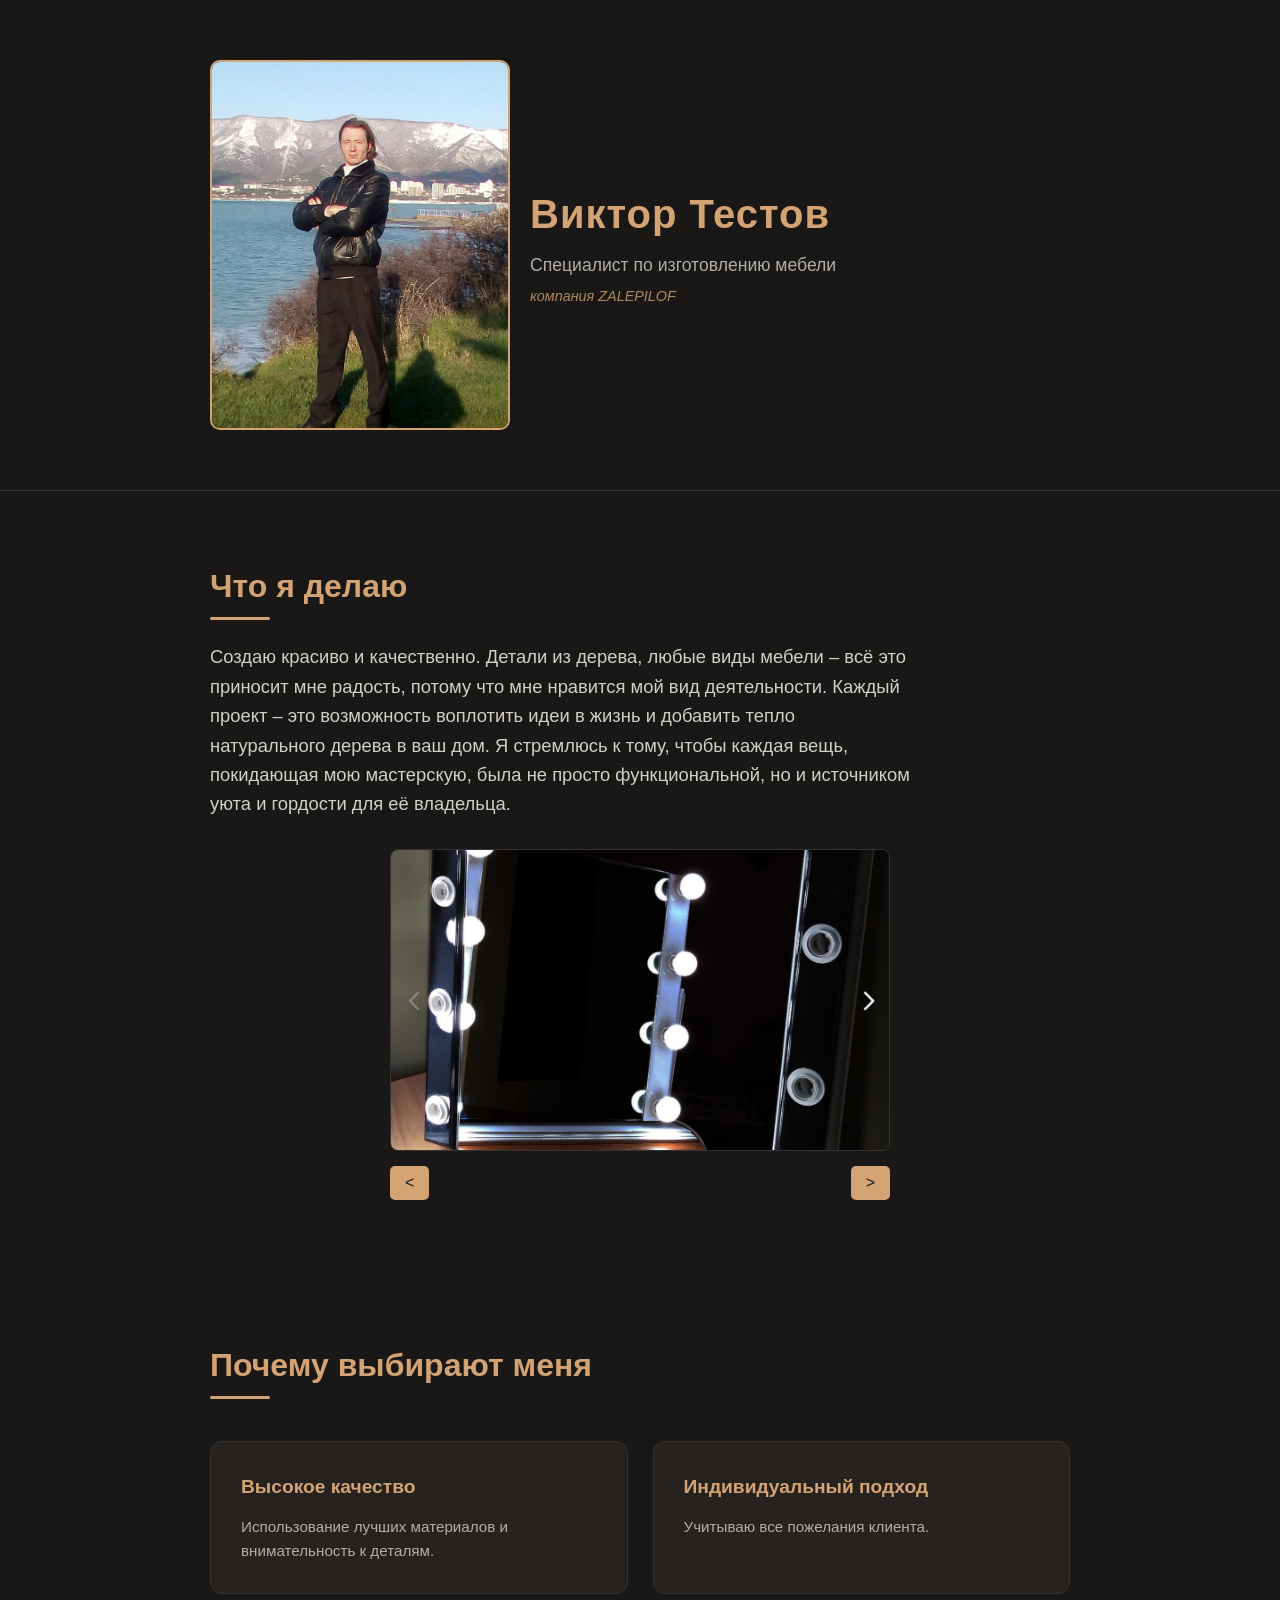
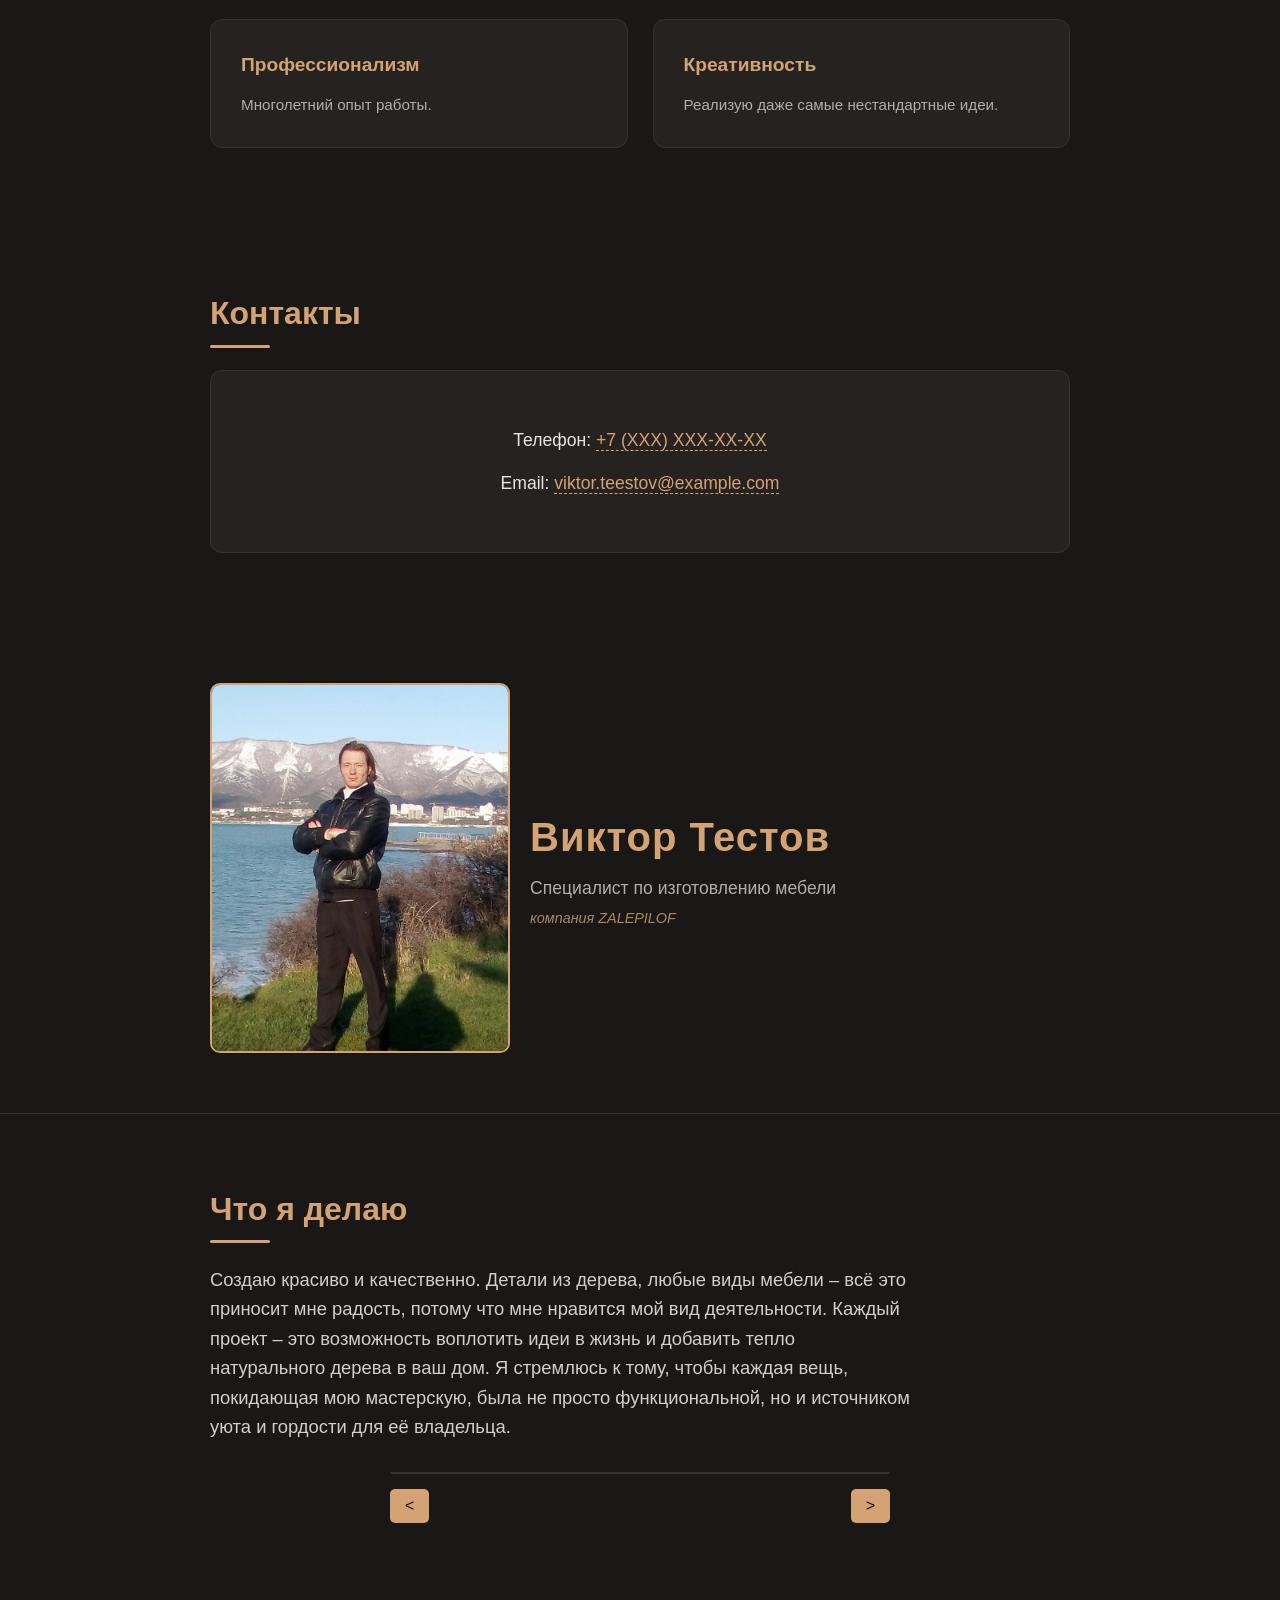
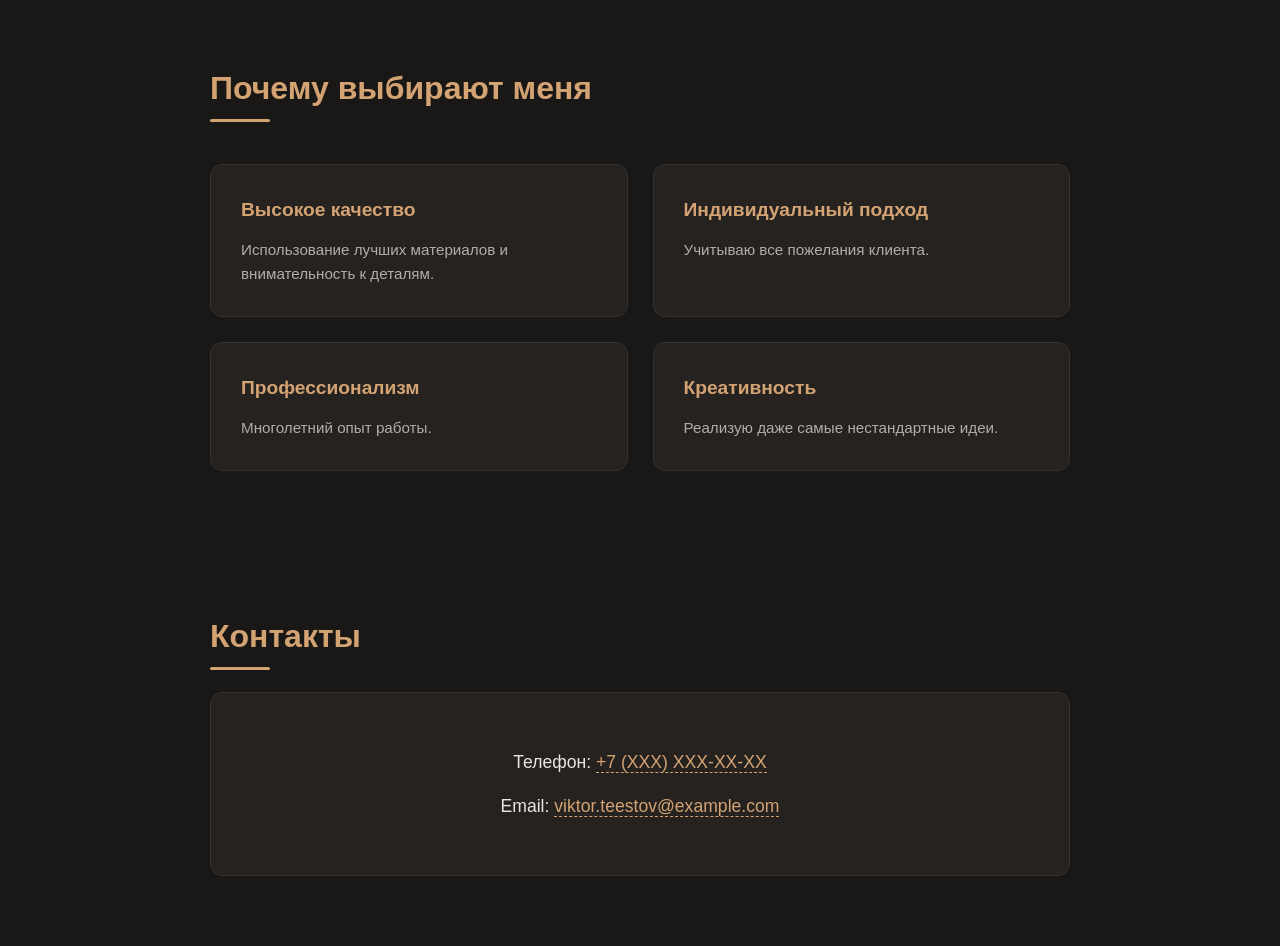
==== index.html @ cd0ec68d "chore: restructure project by moving files from workspace/ to root - Move index.html, css/, js/, and" ====
<!DOCTYPE html>
<html lang="ru">
<head>
    <meta charset="UTF-8">
    <meta name="viewport" content="width=device-width, initial-scale=1.0">
    <title>Виктор Тестов - Специалист по мебели</title>
    <link rel="stylesheet" href="css/style.css">
</head>
<body>
    <!-- Шапка (Hero Section) -->
    <header>
        <div class="container">
            <div class="hero-content">
                <div class="photo-container">
                    <img src="img/avatar/avatar.png" alt="Виктор Тестов" id="viktor-photo">
                </div>
                <div class="info-container">
                    <h1 id="viktor-name">Виктор Тестов</h1>
                    <p class="subtitle" id="viktor-title">Специалист по изготовлению мебели</p>
                    <p class="company">компания ZALEPILOF</p>
                </div>
            </div>
        </div>
    </header>

    <main>
        <!-- Секция "Что я делаю" -->
        <section class="services">
            <div class="container">
                <h2>Что я делаю</h2>
                <p class="about-text">Создаю красиво и качественно. Детали из дерева, любые виды мебели – всё это приносит мне радость, потому что мне нравится мой вид деятельности. Каждый проект – это возможность воплотить идеи в жизнь и добавить тепло натурального дерева в ваш дом. Я стремлюсь к тому, чтобы каждая вещь, покидающая мою мастерскую, была не просто функциональной, но и источником уюта и гордости для её владельца.</p>
                
                <div class="portfolio-gallery">
                    <div class="portfolio-display">
                        <img src="img/portfolio/zerkalo1.png" alt="Пример работы 1" class="portfolio-img active">
                        <img src="img/portfolio/zerkalo2.png" alt="Пример работы 2" class="portfolio-img">
                    </div>
                    <div class="portfolio-nav">
                        <button id="prev-btn">&lt;</button>
                        <button id="next-btn">&gt;</button>
                    </div>
                </div>
            </div>
        </section>

        <!-- Секция "Почему выбирают меня" -->
        <section class="why-choose">
            <div class="container">
                <h2>Почему выбирают меня</h2>
                <div class="features-grid">
                    <div class="feature-card">
                        <h3>Высокое качество</h3>
                        <p>Использование лучших материалов и внимательность к деталям.</p>
                    </div>
                    <div class="feature-card">
                        <h3>Индивидуальный подход</h3>
                        <p>Учитываю все пожелания клиента.</p>
                    </div>
                    <div class="feature-card">
                        <h3>Профессионализм</h3>
                        <p>Многолетний опыт работы.</p>
                    </div>
                    <div class="feature-card">
                        <h3>Креативность</h3>
                        <p>Реализую даже самые нестандартные идеи.</p>
                    </div>
                </div>
            </div>
        </section>

        <!-- Секция "Контакты" -->
        <section class="contact">
            <div class="container">
                <h2>Контакты</h2>
                <div class="contact-info">
                    <div class="contact-item">
                        <p>Телефон: <a href="tel:+7XXX XXXXXXX">+7 (XXX) XXX-XX-XX</a></p>
                    </div>
                    <div class="contact-item">
                        <p>Email: <a href="mailto:viktor.teestov@example.com">viktor.teestov@example.com</a></p>
                    </div>
                </div>
            </div>
        </section>
    </main>

    <footer>
        <!-- Информация в футере -->
    </footer>

    <script src="js/script.js"></script>
</body>
</html>
<!DOCTYPE html>
<html lang="ru">
<head>
    <meta charset="UTF-8">
    <meta name="viewport" content="width=device-width, initial-scale=1.0">
    <title>Виктор Тестов - Специалист по мебели</title>
    <link rel="stylesheet" href="css/style.css">
</head>
<body>
    <!-- Шапка (Hero Section) -->
    <header>
        <div class="container">
            <div class="hero-content">
                <div class="photo-container">
                    <img src="img/avatar/avatar.png" alt="Виктор Тестов" id="viktor-photo">
                </div>
                <div class="info-container">
                    <h1 id="viktor-name">Виктор Тестов</h1>
                    <p class="subtitle" id="viktor-title">Специалист по изготовлению мебели</p>
                    <p class="company">компания ZALEPILOF</p>
                </div>
            </div>
        </div>
    </header>

    <main>
        <!-- Секция "Что я делаю" -->
        <section class="services">
            <div class="container">
                <h2>Что я делаю</h2>
                <p class="about-text">Создаю красиво и качественно. Детали из дерева, любые виды мебели – всё это приносит мне радость, потому что мне нравится мой вид деятельности. Каждый проект – это возможность воплотить идеи в жизнь и добавить тепло натурального дерева в ваш дом. Я стремлюсь к тому, чтобы каждая вещь, покидающая мою мастерскую, была не просто функциональной, но и источником уюта и гордости для её владельца.</p>
                
                <div class="portfolio-gallery">
                    <div class="portfolio-display">
                        <img src="img/portfolio/zerkalo1.png" alt="Пример работы 1" class="portfolio-img active">
                        <img src="img/portfolio/zerkalo2.png" alt="Пример работы 2" class="portfolio-img">
                    </div>
                    <div class="portfolio-nav">
                        <button id="prev-btn">&lt;</button>
                        <button id="next-btn">&gt;</button>
                    </div>
                </div>
            </div>
        </section>

        <!-- Секция "Почему выбирают меня" -->
        <section class="why-choose">
            <div class="container">
                <h2>Почему выбирают меня</h2>
                <div class="features-grid">
                    <div class="feature-card">
                        <h3>Высокое качество</h3>
                        <p>Использование лучших материалов и внимательность к деталям.</p>
                    </div>
                    <div class="feature-card">
                        <h3>Индивидуальный подход</h3>
                        <p>Учитываю все пожелания клиента.</p>
                    </div>
                    <div class="feature-card">
                        <h3>Профессионализм</h3>
                        <p>Многолетний опыт работы.</p>
                    </div>
                    <div class="feature-card">
                        <h3>Креативность</h3>
                        <p>Реализую даже самые нестандартные идеи.</p>
                    </div>
                </div>
            </div>
        </section>

        <!-- Секция "Контакты" -->
        <section class="contact">
            <div class="container">
                <h2>Контакты</h2>
                <div class="contact-info">
                    <div class="contact-item">
                        <p>Телефон: <a href="tel:+7XXX XXXXXXX">+7 (XXX) XXX-XX-XX</a></p>
                    </div>
                    <div class="contact-item">
                        <p>Email: <a href="mailto:viktor.teestov@example.com">viktor.teestov@example.com</a></p>
                    </div>
                </div>
            </div>
        </section>
    </main>

    <footer>
        <!-- Информация в футере -->
    </footer>

    <script src="js/script.js"></script>
</body>
</html>
---- css/style.css ----
/* === 1. ПЕРЕМЕННЫЕ И БАЗОВЫЕ НАСТРОЙКИ === */
:root {
    --bg-color: #1a1816;         /* Тёмный тёплый фон */
    --text-color: #e8e6e3;       /* Мягкий белый текст */
    --accent-color: #d4a373;     /* Цвет светлого дерева (акцент) */
    --card-bg: #252220;          /* Фон карточек */
    --font-main: 'Segoe UI', Tahoma, Geneva, Verdana, sans-serif;
}

* {
    margin: 0;
    padding: 0;
    box-sizing: border-box;
}

body {
    background-color: var(--bg-color);
    color: var(--text-color);
    font-family: var(--font-main);
    line-height: 1.6;
}

.container {
    max-width: 900px;
    margin: 0 auto;
    padding: 20px;
}

/* === 2. ШАПКА (HERO) === */
header {
    text-align: left; /* Изменено на left для размещения аватарки и текста слева */
    padding: 40px 0; /* Уменьшено вертикальное пространство */
    border-bottom: 1px solid #333;
}

.hero-content {
    display: flex;
    align-items: center; /* Выравнивание по вертикали */
    gap: 20px; /* Расстояние между аватаркой и текстом */
}

.photo-container {
    flex: 0 0 auto; /* Не растягивается и не сжимается */
    width: 300px; /* Уменьшенная ширина */
    height: 370px; /* Уменьшенная высота */
}

.photo-container img {
    width: 100%;
    height: 100%;
    object-fit: cover; /* Объект заполняет контейнер, сохраняя пропорции */
    border-radius: 10px;
    border: 2px solid var(--accent-color); /* Добавлена рамка */
}

.info-container {
    flex: 1; /* Растягивается на оставшееся место */
    display: flex;
    flex-direction: column;
    justify-content: center; /* Центрируем по вертикали */
}

header h1 {
    font-size: 2.5rem; /* Уменьшенный размер заголовка */
    font-weight: 700;
    margin-bottom: 5px; /* Уменьшенное пространство под заголовком */
    color: var(--accent-color);
    letter-spacing: 1px;
}

header .subtitle {
    font-size: 1.1rem; /* Уменьшенный размер подзаголовка */
    color: #b0adaa;
    font-weight: 300;
    margin-bottom: 5px; /* Пространство между подзаголовком и компанией */
}

.company {
    font-size: 0.9rem; /* Размер текста для компании */
    color: var(--accent-color); /* Цвет акцента */
    font-style: italic; /* Курсив */
    opacity: 0.8; /* Немного прозрачный */
}

/* === 3. ОБЩИЕ СТИЛИ СЕКЦИЙ === */
section {
    padding: 50px 0;
}

section h2 {
    font-size: 2rem;
    color: var(--accent-color);
    margin-bottom: 30px;
    position: relative;
    display: inline-block;
}

/* Декоративная линия под заголовком */
section h2::after {
    content: '';
    position: absolute;
    bottom: -8px;
    left: 0;
    width: 60px;
    height: 3px;
    background-color: var(--accent-color);
    border-radius: 2px;
}

/* === 4. СЕКЦИЯ "ЧТО Я ДЕЛАЮ" === */
.about-text {
    font-size: 1.15rem;
    max-width: 700px;
    color: #d1cfc9;
    margin-bottom: 30px; /* Пространство перед галереей */
}

/* === Стили для галереи портфолио === */
.portfolio-gallery {
    display: flex;
    flex-direction: column;
    align-items: center;
    gap: 15px;
}

.portfolio-display {
    position: relative;
    width: 100%;
    max-width: 500px; /* Максимальная ширина галереи */
    overflow: hidden;
    border-radius: 8px;
    border: 1px solid #333;
}

.portfolio-img {
    width: 100%;
    height: auto;
    display: none;
    max-height: 300px; /* Ограничиваем высоту изображений */
    object-fit: cover; /* Объект заполняет контейнер */
}

.portfolio-img.active {
    display: block;
}

.portfolio-nav {
    display: flex;
    gap: 10px;
    width: 100%;
    max-width: 500px; /* Ширина под галереей */
    justify-content: space-between; /* Кнопки по краям */
}

.portfolio-nav button {
    background-color: var(--accent-color);
    color: var(--bg-color);
    border: none;
    padding: 8px 15px;
    cursor: pointer;
    font-size: 1rem;
    border-radius: 5px;
    transition: background-color 0.3s;
}

.portfolio-nav button:hover {
    background-color: #b88c5f; /* Новый цвет при наведении */
    color: #fff; /* Цвет текста при наведении */
}

/* === 5. СЕКЦИЯ "ПОЧЕМУ ВЫБИРАЮТ МЕНЯ" (СЕТКА КАРТОЧЕК) === */
.features-grid {
    display: grid;
    grid-template-columns: repeat(auto-fit, minmax(280px, 1fr));
    gap: 25px;
    margin-top: 20px;
}

.feature-card {
    background-color: var(--card-bg);
    padding: 30px;
    border-radius: 12px;
    border: 1px solid #333;
    transition: transform 0.3s ease, border-color 0.3s ease;
}

.feature-card:hover {
    transform: translateY(-5px);
    border-color: var(--accent-color);
}

.feature-card h3 {
    color: var(--accent-color);
    margin-bottom: 12px;
    font-size: 1.2rem;
}

.feature-card p {
    font-size: 0.95rem;
    color: #b0adaa;
}

/* === 6. КОНТАКТЫ === */
.contact-info {
    background-color: var(--card-bg);
    padding: 40px;
    border-radius: 12px;
    text-align: center;
    border: 1px solid #333;
}

.contact-item {
    margin: 15px 0;
    font-size: 1.1rem;
}

.contact-item a {
    color: var(--accent-color);
    text-decoration: none;
    border-bottom: 1px dashed var(--accent-color);
    transition: color 0.3s;
}

.contact-item a:hover {
    color: #fff;
    border-bottom-style: solid;
}

/* === 7. АДАПТИВНОСТЬ (МОБИЛЬНЫЕ УСТРОЙСТВА) === */
@media (max-width: 600px) {
    header h1 { font-size: 2rem; }
    header .subtitle { font-size: 1rem; }
    .photo-container { width: 100px; height: 100px; }
    .company { font-size: 0.8rem; }
    .hero-content { flex-direction: column; text-align: center; }
    .info-container { align-items: center; }
    section { padding: 30px 0; }
    .container { padding: 15px; }
    .portfolio-display, .portfolio-nav { max-width: 100%; }
}
---- css/style.css ----
/* === 1. ПЕРЕМЕННЫЕ И БАЗОВЫЕ НАСТРОЙКИ === */
:root {
    --bg-color: #1a1816;         /* Тёмный тёплый фон */
    --text-color: #e8e6e3;       /* Мягкий белый текст */
    --accent-color: #d4a373;     /* Цвет светлого дерева (акцент) */
    --card-bg: #252220;          /* Фон карточек */
    --font-main: 'Segoe UI', Tahoma, Geneva, Verdana, sans-serif;
}

* {
    margin: 0;
    padding: 0;
    box-sizing: border-box;
}

body {
    background-color: var(--bg-color);
    color: var(--text-color);
    font-family: var(--font-main);
    line-height: 1.6;
}

.container {
    max-width: 900px;
    margin: 0 auto;
    padding: 20px;
}

/* === 2. ШАПКА (HERO) === */
header {
    text-align: left; /* Изменено на left для размещения аватарки и текста слева */
    padding: 40px 0; /* Уменьшено вертикальное пространство */
    border-bottom: 1px solid #333;
}

.hero-content {
    display: flex;
    align-items: center; /* Выравнивание по вертикали */
    gap: 20px; /* Расстояние между аватаркой и текстом */
}

.photo-container {
    flex: 0 0 auto; /* Не растягивается и не сжимается */
    width: 300px; /* Уменьшенная ширина */
    height: 370px; /* Уменьшенная высота */
}

.photo-container img {
    width: 100%;
    height: 100%;
    object-fit: cover; /* Объект заполняет контейнер, сохраняя пропорции */
    border-radius: 10px;
    border: 2px solid var(--accent-color); /* Добавлена рамка */
}

.info-container {
    flex: 1; /* Растягивается на оставшееся место */
    display: flex;
    flex-direction: column;
    justify-content: center; /* Центрируем по вертикали */
}

header h1 {
    font-size: 2.5rem; /* Уменьшенный размер заголовка */
    font-weight: 700;
    margin-bottom: 5px; /* Уменьшенное пространство под заголовком */
    color: var(--accent-color);
    letter-spacing: 1px;
}

header .subtitle {
    font-size: 1.1rem; /* Уменьшенный размер подзаголовка */
    color: #b0adaa;
    font-weight: 300;
    margin-bottom: 5px; /* Пространство между подзаголовком и компанией */
}

.company {
    font-size: 0.9rem; /* Размер текста для компании */
    color: var(--accent-color); /* Цвет акцента */
    font-style: italic; /* Курсив */
    opacity: 0.8; /* Немного прозрачный */
}

/* === 3. ОБЩИЕ СТИЛИ СЕКЦИЙ === */
section {
    padding: 50px 0;
}

section h2 {
    font-size: 2rem;
    color: var(--accent-color);
    margin-bottom: 30px;
    position: relative;
    display: inline-block;
}

/* Декоративная линия под заголовком */
section h2::after {
    content: '';
    position: absolute;
    bottom: -8px;
    left: 0;
    width: 60px;
    height: 3px;
    background-color: var(--accent-color);
    border-radius: 2px;
}

/* === 4. СЕКЦИЯ "ЧТО Я ДЕЛАЮ" === */
.about-text {
    font-size: 1.15rem;
    max-width: 700px;
    color: #d1cfc9;
    margin-bottom: 30px; /* Пространство перед галереей */
}

/* === Стили для галереи портфолио === */
.portfolio-gallery {
    display: flex;
    flex-direction: column;
    align-items: center;
    gap: 15px;
}

.portfolio-display {
    position: relative;
    width: 100%;
    max-width: 500px; /* Максимальная ширина галереи */
    overflow: hidden;
    border-radius: 8px;
    border: 1px solid #333;
}

.portfolio-img {
    width: 100%;
    height: auto;
    display: none;
    max-height: 300px; /* Ограничиваем высоту изображений */
    object-fit: cover; /* Объект заполняет контейнер */
}

.portfolio-img.active {
    display: block;
}

.portfolio-nav {
    display: flex;
    gap: 10px;
    width: 100%;
    max-width: 500px; /* Ширина под галереей */
    justify-content: space-between; /* Кнопки по краям */
}

.portfolio-nav button {
    background-color: var(--accent-color);
    color: var(--bg-color);
    border: none;
    padding: 8px 15px;
    cursor: pointer;
    font-size: 1rem;
    border-radius: 5px;
    transition: background-color 0.3s;
}

.portfolio-nav button:hover {
    background-color: #b88c5f; /* Новый цвет при наведении */
    color: #fff; /* Цвет текста при наведении */
}

/* === 5. СЕКЦИЯ "ПОЧЕМУ ВЫБИРАЮТ МЕНЯ" (СЕТКА КАРТОЧЕК) === */
.features-grid {
    display: grid;
    grid-template-columns: repeat(auto-fit, minmax(280px, 1fr));
    gap: 25px;
    margin-top: 20px;
}

.feature-card {
    background-color: var(--card-bg);
    padding: 30px;
    border-radius: 12px;
    border: 1px solid #333;
    transition: transform 0.3s ease, border-color 0.3s ease;
}

.feature-card:hover {
    transform: translateY(-5px);
    border-color: var(--accent-color);
}

.feature-card h3 {
    color: var(--accent-color);
    margin-bottom: 12px;
    font-size: 1.2rem;
}

.feature-card p {
    font-size: 0.95rem;
    color: #b0adaa;
}

/* === 6. КОНТАКТЫ === */
.contact-info {
    background-color: var(--card-bg);
    padding: 40px;
    border-radius: 12px;
    text-align: center;
    border: 1px solid #333;
}

.contact-item {
    margin: 15px 0;
    font-size: 1.1rem;
}

.contact-item a {
    color: var(--accent-color);
    text-decoration: none;
    border-bottom: 1px dashed var(--accent-color);
    transition: color 0.3s;
}

.contact-item a:hover {
    color: #fff;
    border-bottom-style: solid;
}

/* === 7. АДАПТИВНОСТЬ (МОБИЛЬНЫЕ УСТРОЙСТВА) === */
@media (max-width: 600px) {
    header h1 { font-size: 2rem; }
    header .subtitle { font-size: 1rem; }
    .photo-container { width: 100px; height: 100px; }
    .company { font-size: 0.8rem; }
    .hero-content { flex-direction: column; text-align: center; }
    .info-container { align-items: center; }
    section { padding: 30px 0; }
    .container { padding: 15px; }
    .portfolio-display, .portfolio-nav { max-width: 100%; }
}
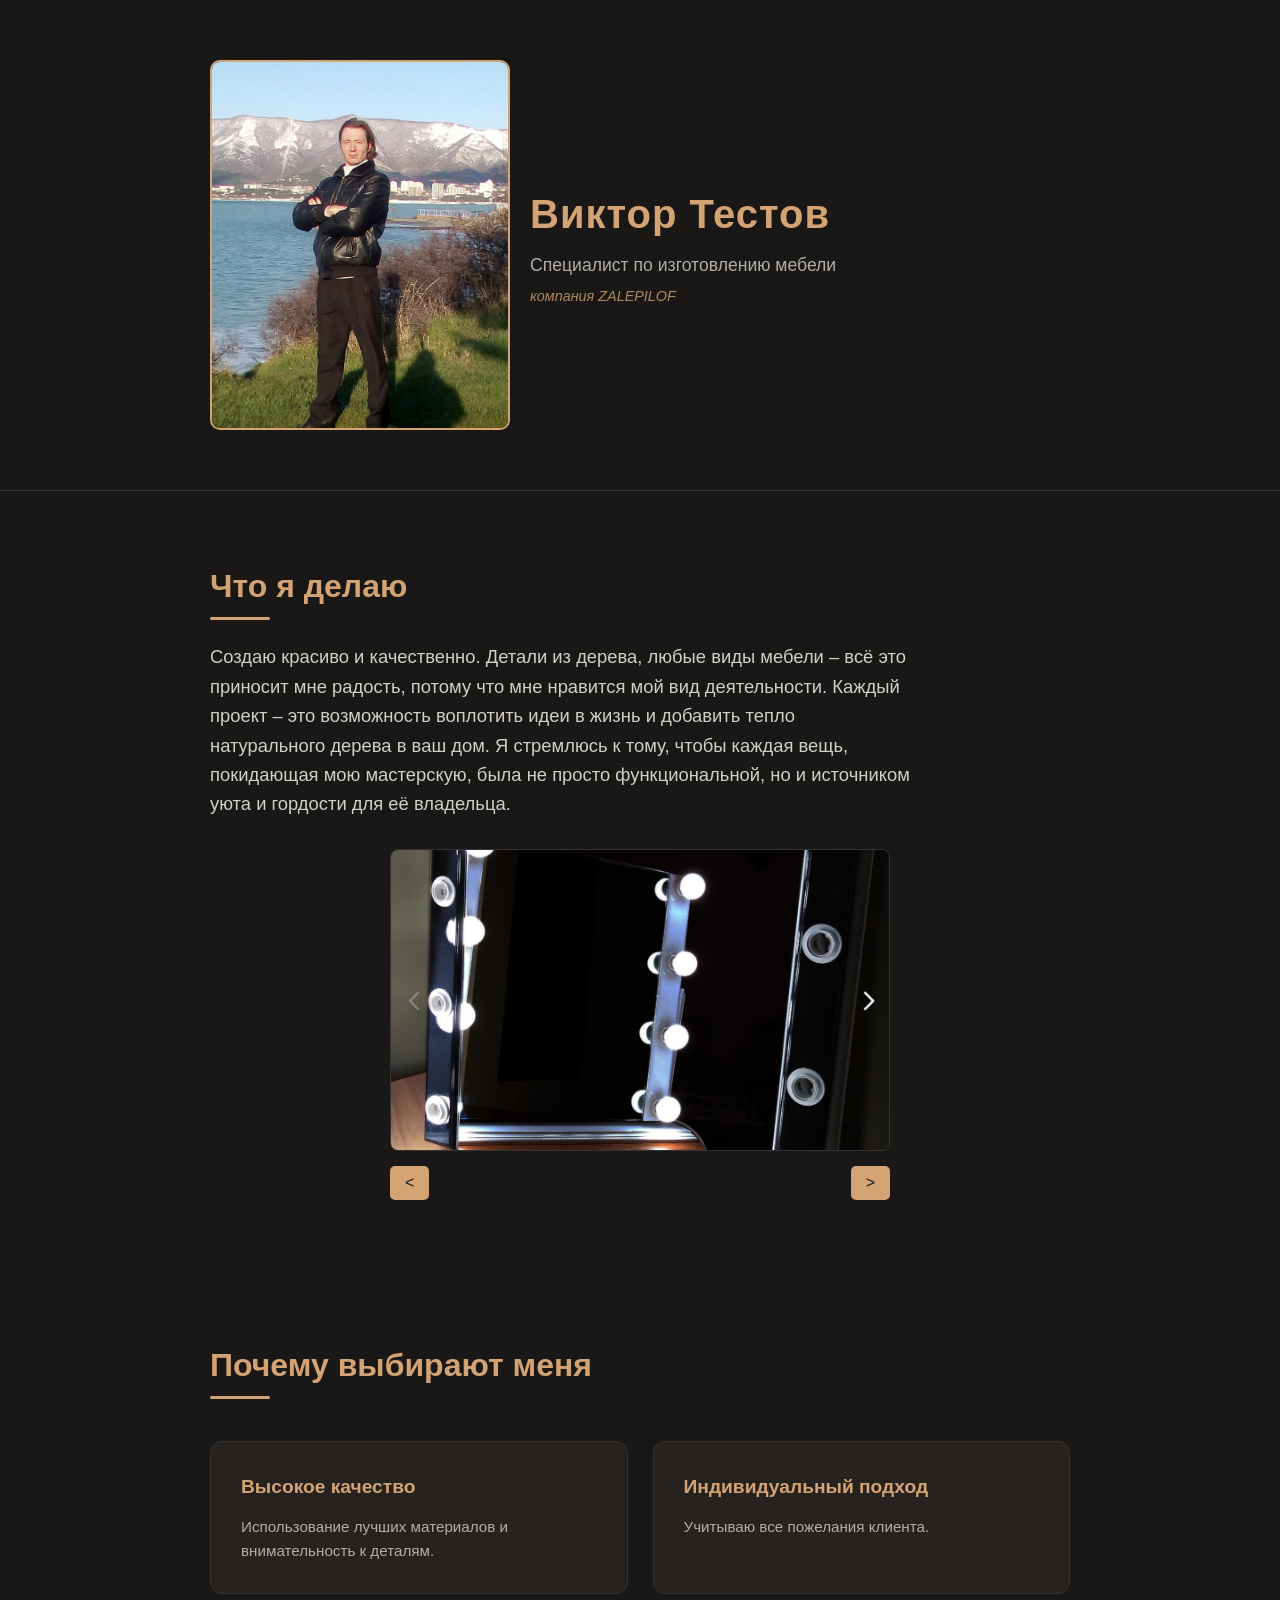
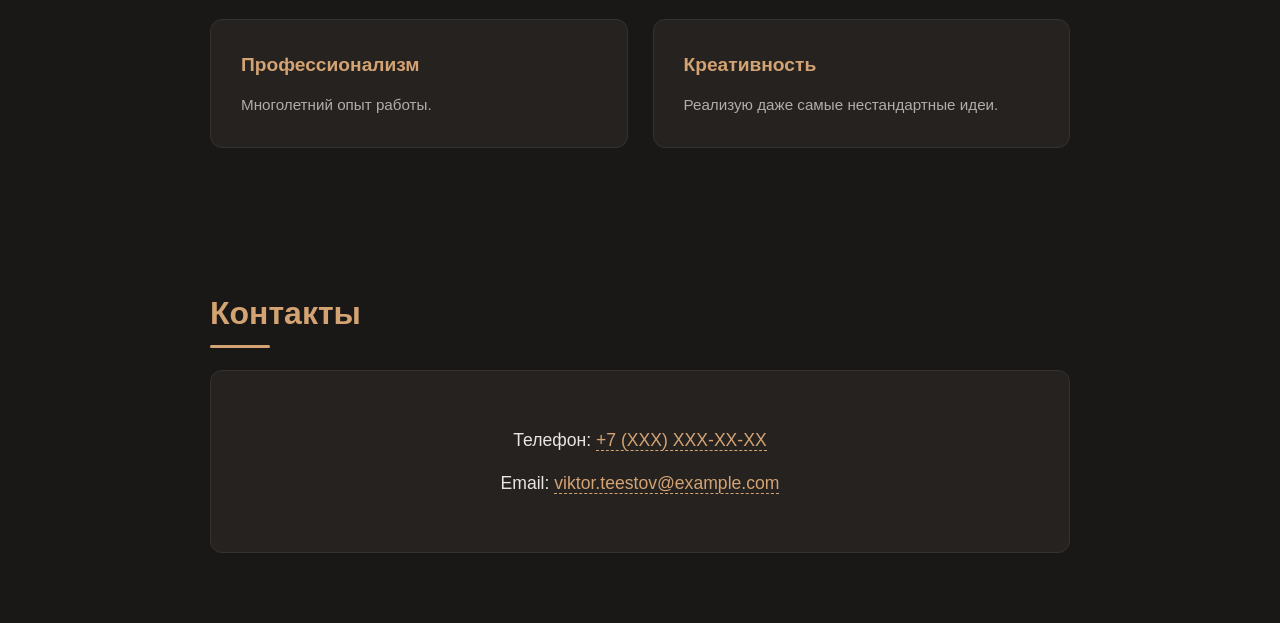
==== commit 1761def5: "refactor(index.html): remove duplicate html structure - Removed the entire second html document from" ====
--- a/index.html
+++ b/index.html
@@ -1,96 +1,3 @@
-<!DOCTYPE html>
-<html lang="ru">
-<head>
-    <meta charset="UTF-8">
-    <meta name="viewport" content="width=device-width, initial-scale=1.0">
-    <title>Виктор Тестов - Специалист по мебели</title>
-    <link rel="stylesheet" href="css/style.css">
-</head>
-<body>
-    <!-- Шапка (Hero Section) -->
-    <header>
-        <div class="container">
-            <div class="hero-content">
-                <div class="photo-container">
-                    <img src="img/avatar/avatar.png" alt="Виктор Тестов" id="viktor-photo">
-                </div>
-                <div class="info-container">
-                    <h1 id="viktor-name">Виктор Тестов</h1>
-                    <p class="subtitle" id="viktor-title">Специалист по изготовлению мебели</p>
-                    <p class="company">компания ZALEPILOF</p>
-                </div>
-            </div>
-        </div>
-    </header>
-
-    <main>
-        <!-- Секция "Что я делаю" -->
-        <section class="services">
-            <div class="container">
-                <h2>Что я делаю</h2>
-                <p class="about-text">Создаю красиво и качественно. Детали из дерева, любые виды мебели – всё это приносит мне радость, потому что мне нравится мой вид деятельности. Каждый проект – это возможность воплотить идеи в жизнь и добавить тепло натурального дерева в ваш дом. Я стремлюсь к тому, чтобы каждая вещь, покидающая мою мастерскую, была не просто функциональной, но и источником уюта и гордости для её владельца.</p>
-                
-                <div class="portfolio-gallery">
-                    <div class="portfolio-display">
-                        <img src="img/portfolio/zerkalo1.png" alt="Пример работы 1" class="portfolio-img active">
-                        <img src="img/portfolio/zerkalo2.png" alt="Пример работы 2" class="portfolio-img">
-                    </div>
-                    <div class="portfolio-nav">
-                        <button id="prev-btn">&lt;</button>
-                        <button id="next-btn">&gt;</button>
-                    </div>
-                </div>
-            </div>
-        </section>
-
-        <!-- Секция "Почему выбирают меня" -->
-        <section class="why-choose">
-            <div class="container">
-                <h2>Почему выбирают меня</h2>
-                <div class="features-grid">
-                    <div class="feature-card">
-                        <h3>Высокое качество</h3>
-                        <p>Использование лучших материалов и внимательность к деталям.</p>
-                    </div>
-                    <div class="feature-card">
-                        <h3>Индивидуальный подход</h3>
-                        <p>Учитываю все пожелания клиента.</p>
-                    </div>
-                    <div class="feature-card">
-                        <h3>Профессионализм</h3>
-                        <p>Многолетний опыт работы.</p>
-                    </div>
-                    <div class="feature-card">
-                        <h3>Креативность</h3>
-                        <p>Реализую даже самые нестандартные идеи.</p>
-                    </div>
-                </div>
-            </div>
-        </section>
-
-        <!-- Секция "Контакты" -->
-        <section class="contact">
-            <div class="container">
-                <h2>Контакты</h2>
-                <div class="contact-info">
-                    <div class="contact-item">
-                        <p>Телефон: <a href="tel:+7XXX XXXXXXX">+7 (XXX) XXX-XX-XX</a></p>
-                    </div>
-                    <div class="contact-item">
-                        <p>Email: <a href="mailto:viktor.teestov@example.com">viktor.teestov@example.com</a></p>
-                    </div>
-                </div>
-            </div>
-        </section>
-    </main>
-
-    <footer>
-        <!-- Информация в футере -->
-    </footer>
-
-    <script src="js/script.js"></script>
-</body>
-</html>
 <!DOCTYPE html>
 <html lang="ru">
 <head>
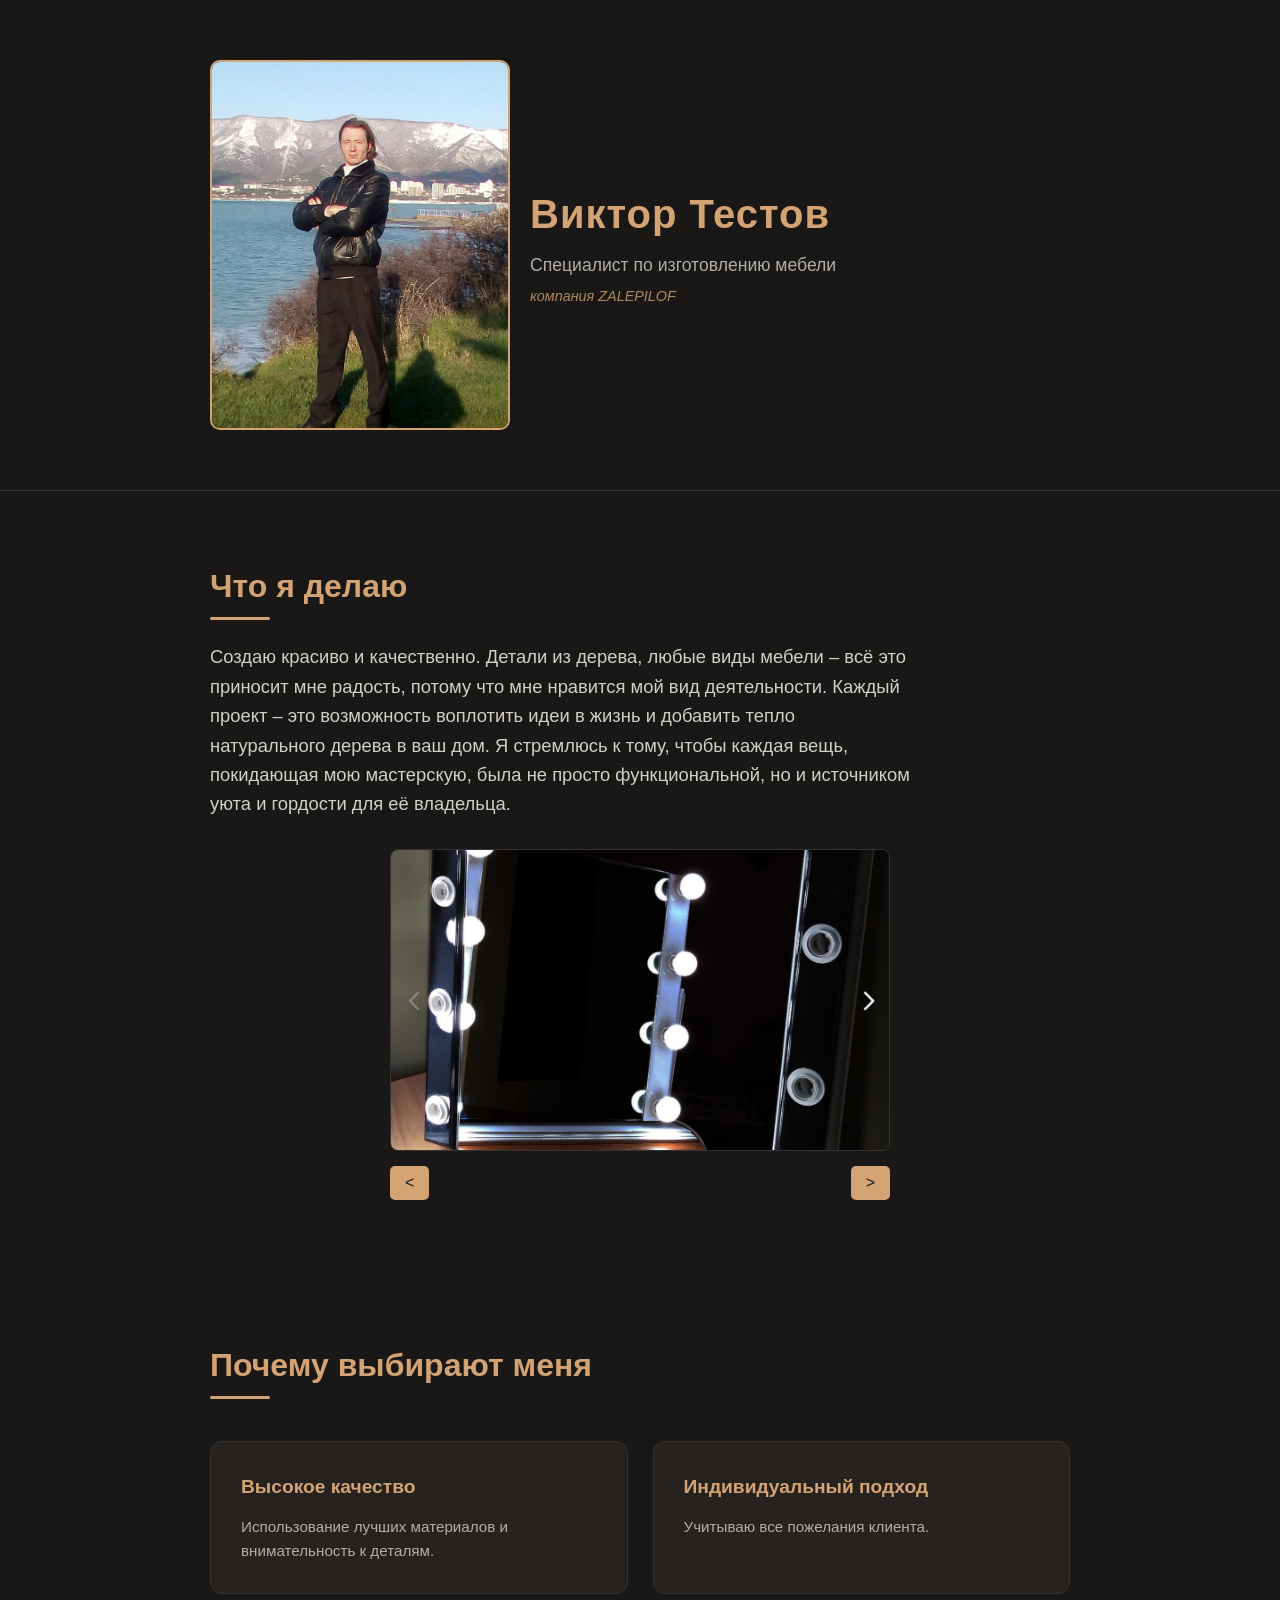
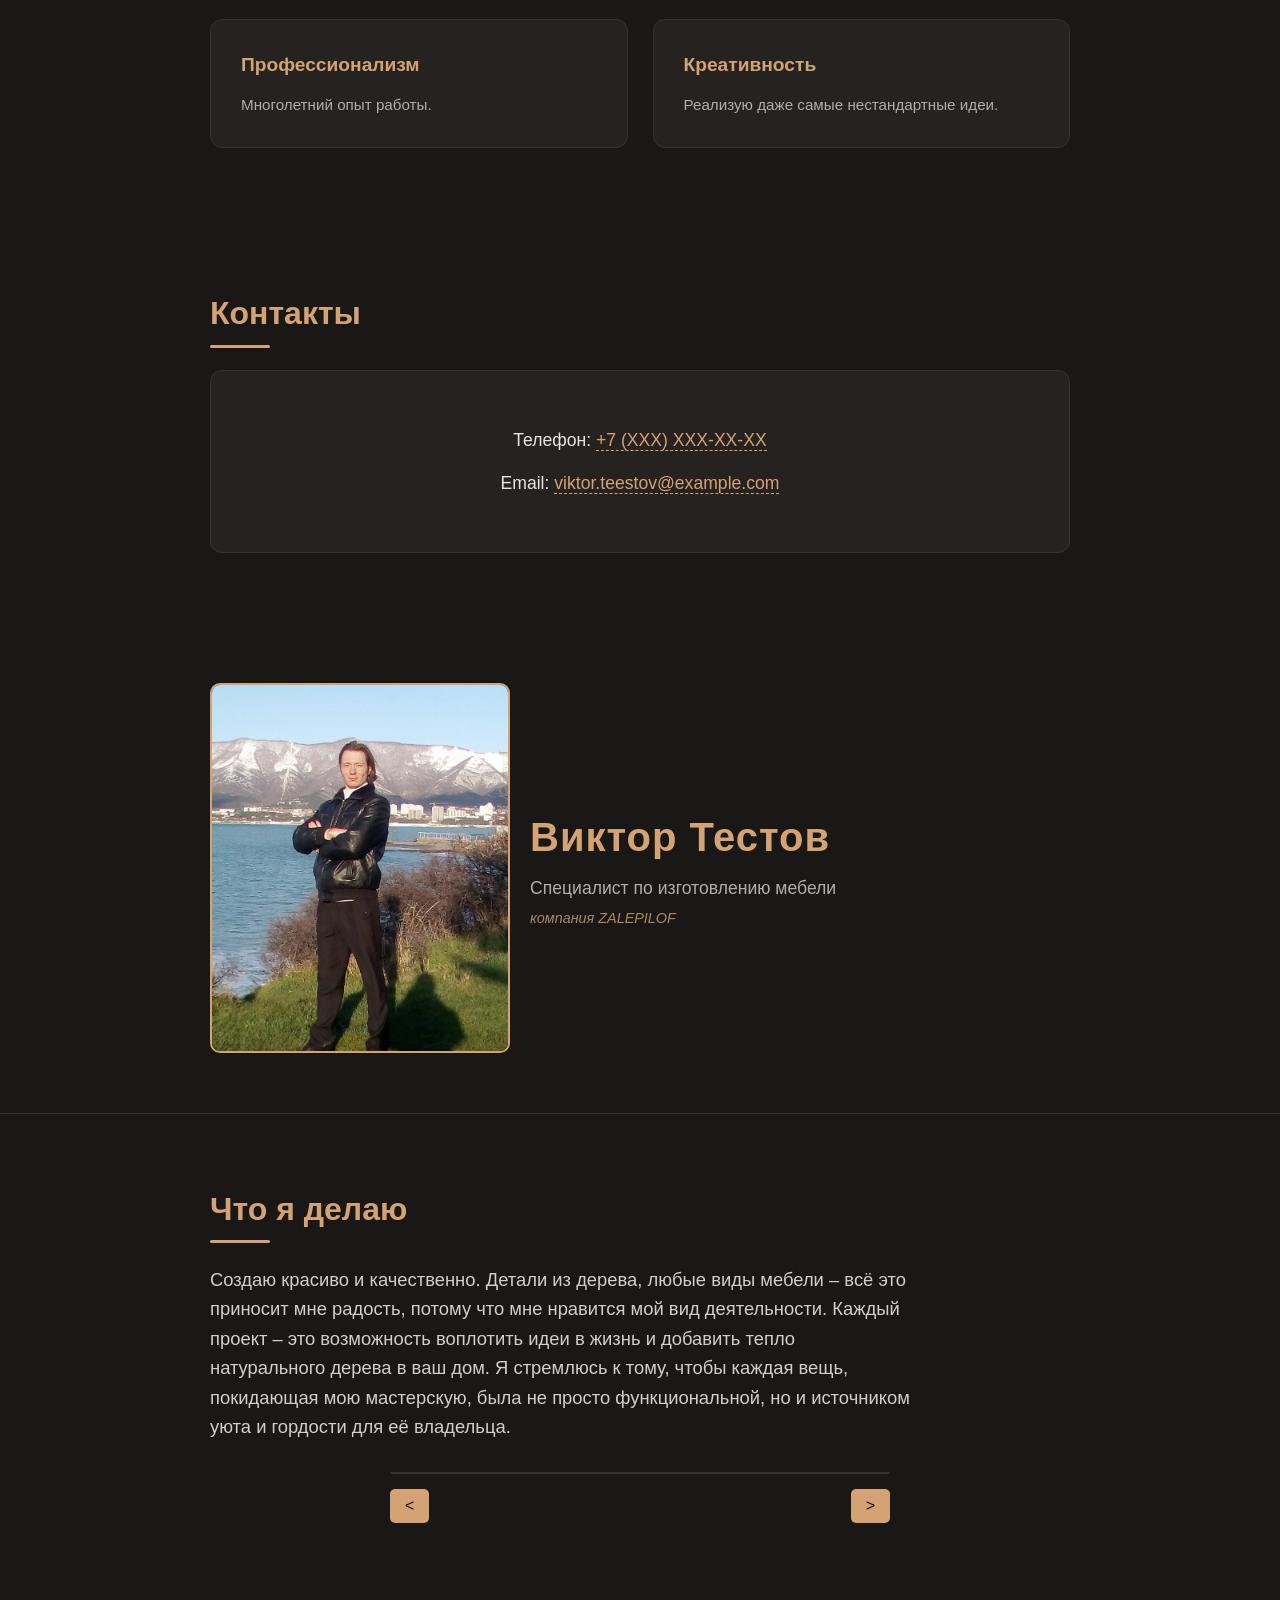
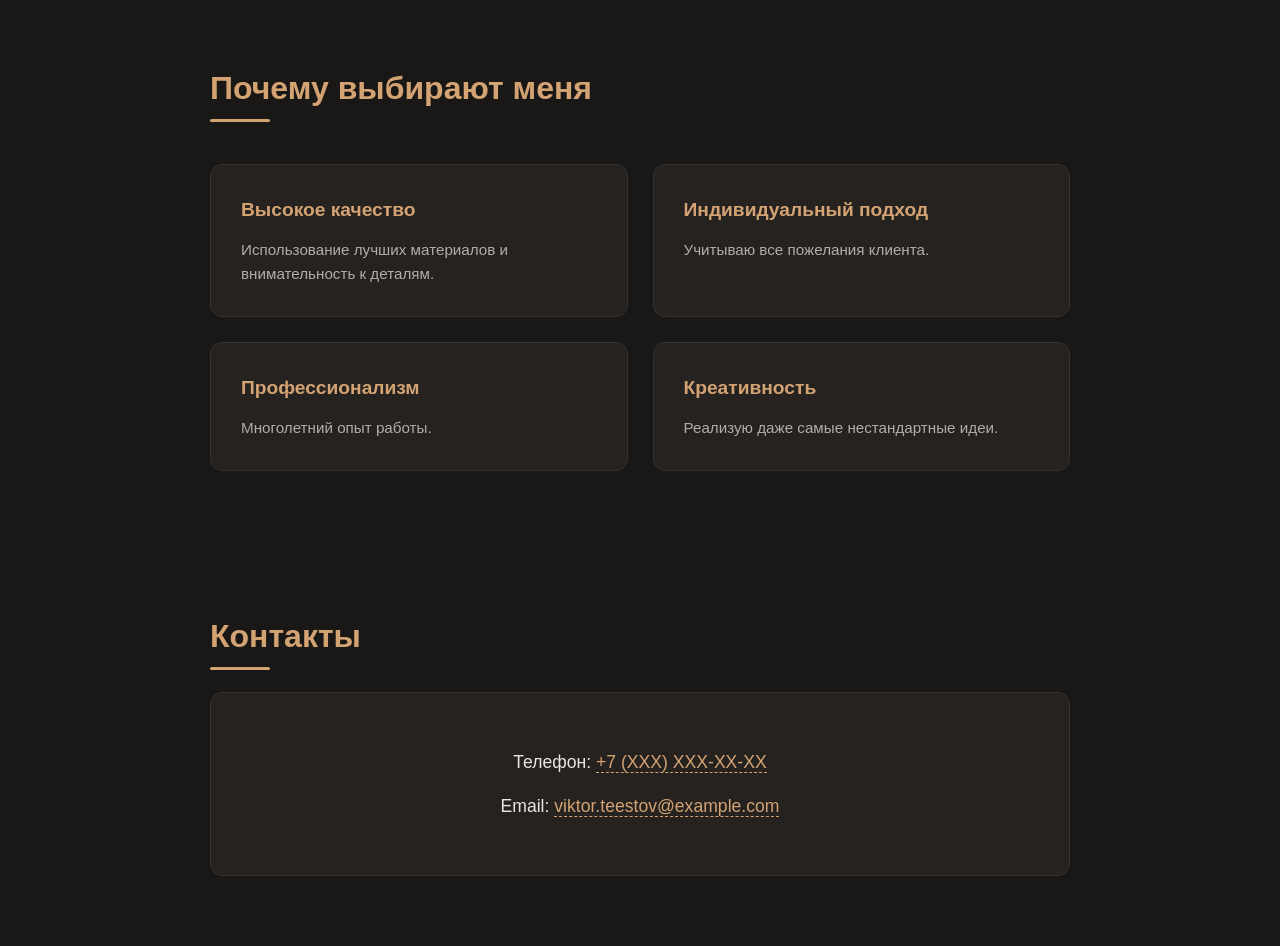
==== commit d42b8414: "feat: create responsive and visually appealing furniture craftsman website - Add HTML structure for " ====
--- a/index.html
+++ b/index.html
@@ -1,3 +1,96 @@
+<!DOCTYPE html>
+<html lang="ru">
+<head>
+    <meta charset="UTF-8">
+    <meta name="viewport" content="width=device-width, initial-scale=1.0">
+    <title>Виктор Тестов - Специалист высокого уровня по изготовлению мебели</title>
+    <link rel="stylesheet" href="css/style.css">
+</head>
+<body>
+    <!-- Шапка (Hero Section) -->
+    <header>
+        <div class="container">
+            <div class="hero-content">
+                <div class="photo-container">
+                    <img src="img/avatar/avatar.png" alt="Виктор Тестов" id="viktor-photo">
+                </div>
+                <div class="info-container">
+                    <h1 id="viktor-name">Виктор Тестов</h1>
+                    <p class="subtitle" id="viktor-title">Специалист по изготовлению мебели</p>
+                    <p class="company">компания ZALEPILOF</p>
+                </div>
+            </div>
+        </div>
+    </header>
+
+    <main>
+        <!-- Секция "Что я делаю" -->
+        <section class="services">
+            <div class="container">
+                <h2>Что я делаю</h2>
+                <p class="about-text">Создаю красиво и качественно. Детали из дерева, любые виды мебели – всё это приносит мне радость, потому что мне нравится мой вид деятельности. Каждый проект – это возможность воплотить идеи в жизнь и добавить тепло натурального дерева в ваш дом. Я стремлюсь к тому, чтобы каждая вещь, покидающая мою мастерскую, была не просто функциональной, но и источником уюта и гордости для её владельца.</p>
+                
+                <div class="portfolio-gallery">
+                    <div class="portfolio-display">
+                        <img src="img/portfolio/zerkalo1.png" alt="Пример работы 1" class="portfolio-img active">
+                        <img src="img/portfolio/zerkalo2.png" alt="Пример работы 2" class="portfolio-img">
+                    </div>
+                    <div class="portfolio-nav">
+                        <button id="prev-btn">&lt;</button>
+                        <button id="next-btn">&gt;</button>
+                    </div>
+                </div>
+            </div>
+        </section>
+
+        <!-- Секция "Почему выбирают меня" -->
+        <section class="why-choose">
+            <div class="container">
+                <h2>Почему выбирают меня</h2>
+                <div class="features-grid">
+                    <div class="feature-card">
+                        <h3>Высокое качество</h3>
+                        <p>Использование лучших материалов и внимательность к деталям.</p>
+                    </div>
+                    <div class="feature-card">
+                        <h3>Индивидуальный подход</h3>
+                        <p>Учитываю все пожелания клиента.</p>
+                    </div>
+                    <div class="feature-card">
+                        <h3>Профессионализм</h3>
+                        <p>Многолетний опыт работы.</p>
+                    </div>
+                    <div class="feature-card">
+                        <h3>Креативность</h3>
+                        <p>Реализую даже самые нестандартные идеи.</p>
+                    </div>
+                </div>
+            </div>
+        </section>
+
+        <!-- Секция "Контакты" -->
+        <section class="contact">
+            <div class="container">
+                <h2>Контакты</h2>
+                <div class="contact-info">
+                    <div class="contact-item">
+                        <p>Телефон: <a href="tel:+7XXX XXXXXXX">+7 (XXX) XXX-XX-XX</a></p>
+                    </div>
+                    <div class="contact-item">
+                        <p>Email: <a href="mailto:viktor.teestov@example.com">viktor.teestov@example.com</a></p>
+                    </div>
+                </div>
+            </div>
+        </section>
+    </main>
+
+    <footer>
+        <!-- Информация в футере -->
+    </footer>
+
+    <script src="js/script.js"></script>
+</body>
+</html>
 <!DOCTYPE html>
 <html lang="ru">
 <head>
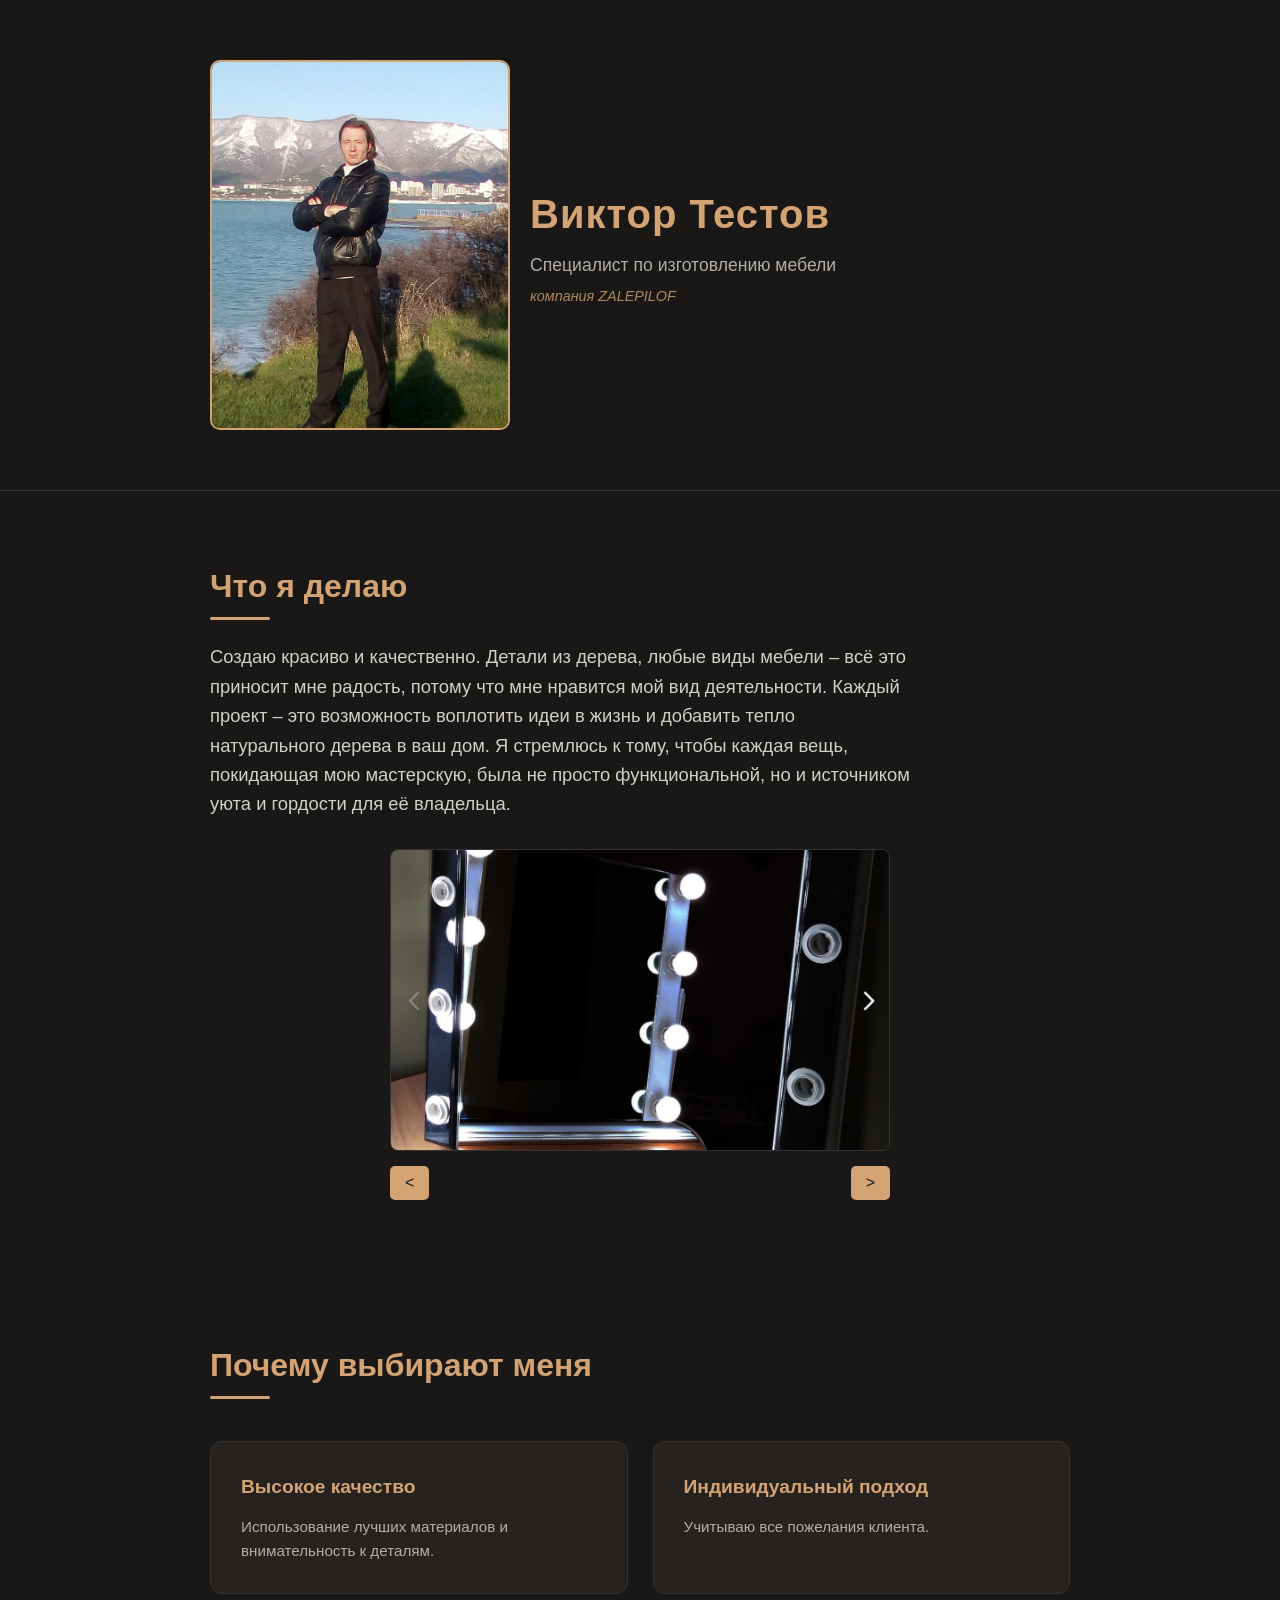
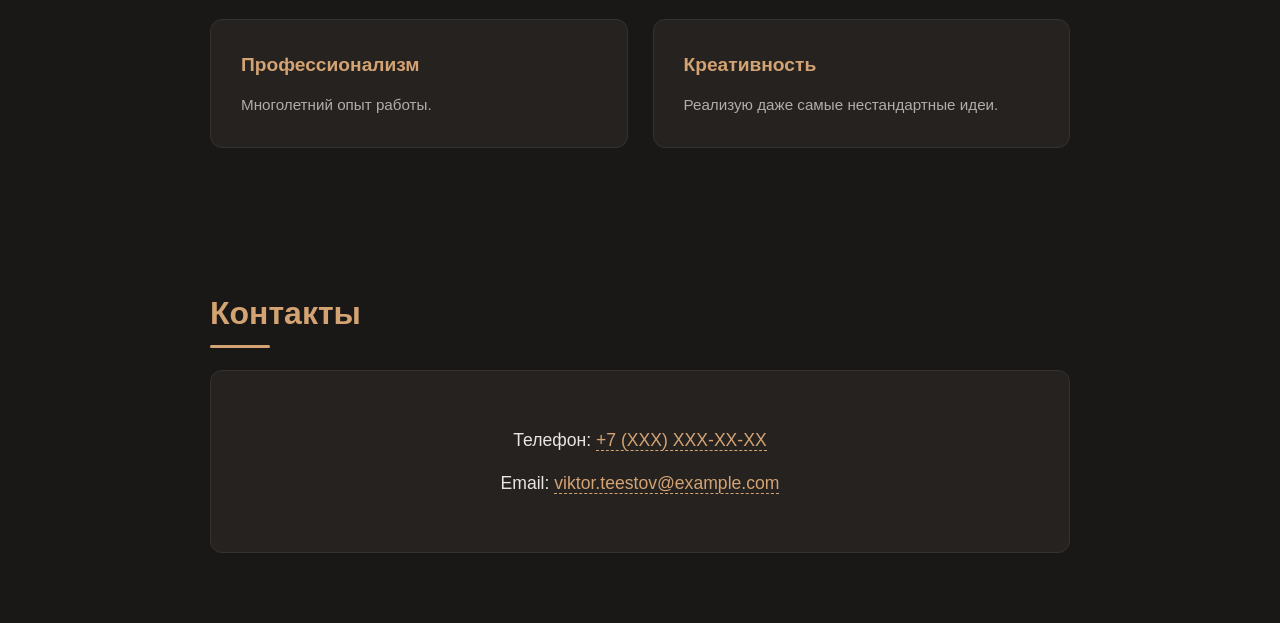
==== commit 46612dd3: "fix(index.html): remove duplicate HTML structure The file contained a complete duplicate of the HTML" ====
--- a/index.html
+++ b/index.html
@@ -90,97 +90,3 @@
 
     <script src="js/script.js"></script>
 </body>
-</html>
-<!DOCTYPE html>
-<html lang="ru">
-<head>
-    <meta charset="UTF-8">
-    <meta name="viewport" content="width=device-width, initial-scale=1.0">
-    <title>Виктор Тестов - Специалист по мебели</title>
-    <link rel="stylesheet" href="css/style.css">
-</head>
-<body>
-    <!-- Шапка (Hero Section) -->
-    <header>
-        <div class="container">
-            <div class="hero-content">
-                <div class="photo-container">
-                    <img src="img/avatar/avatar.png" alt="Виктор Тестов" id="viktor-photo">
-                </div>
-                <div class="info-container">
-                    <h1 id="viktor-name">Виктор Тестов</h1>
-                    <p class="subtitle" id="viktor-title">Специалист по изготовлению мебели</p>
-                    <p class="company">компания ZALEPILOF</p>
-                </div>
-            </div>
-        </div>
-    </header>
-
-    <main>
-        <!-- Секция "Что я делаю" -->
-        <section class="services">
-            <div class="container">
-                <h2>Что я делаю</h2>
-                <p class="about-text">Создаю красиво и качественно. Детали из дерева, любые виды мебели – всё это приносит мне радость, потому что мне нравится мой вид деятельности. Каждый проект – это возможность воплотить идеи в жизнь и добавить тепло натурального дерева в ваш дом. Я стремлюсь к тому, чтобы каждая вещь, покидающая мою мастерскую, была не просто функциональной, но и источником уюта и гордости для её владельца.</p>
-                
-                <div class="portfolio-gallery">
-                    <div class="portfolio-display">
-                        <img src="img/portfolio/zerkalo1.png" alt="Пример работы 1" class="portfolio-img active">
-                        <img src="img/portfolio/zerkalo2.png" alt="Пример работы 2" class="portfolio-img">
-                    </div>
-                    <div class="portfolio-nav">
-                        <button id="prev-btn">&lt;</button>
-                        <button id="next-btn">&gt;</button>
-                    </div>
-                </div>
-            </div>
-        </section>
-
-        <!-- Секция "Почему выбирают меня" -->
-        <section class="why-choose">
-            <div class="container">
-                <h2>Почему выбирают меня</h2>
-                <div class="features-grid">
-                    <div class="feature-card">
-                        <h3>Высокое качество</h3>
-                        <p>Использование лучших материалов и внимательность к деталям.</p>
-                    </div>
-                    <div class="feature-card">
-                        <h3>Индивидуальный подход</h3>
-                        <p>Учитываю все пожелания клиента.</p>
-                    </div>
-                    <div class="feature-card">
-                        <h3>Профессионализм</h3>
-                        <p>Многолетний опыт работы.</p>
-                    </div>
-                    <div class="feature-card">
-                        <h3>Креативность</h3>
-                        <p>Реализую даже самые нестандартные идеи.</p>
-                    </div>
-                </div>
-            </div>
-        </section>
-
-        <!-- Секция "Контакты" -->
-        <section class="contact">
-            <div class="container">
-                <h2>Контакты</h2>
-                <div class="contact-info">
-                    <div class="contact-item">
-                        <p>Телефон: <a href="tel:+7XXX XXXXXXX">+7 (XXX) XXX-XX-XX</a></p>
-                    </div>
-                    <div class="contact-item">
-                        <p>Email: <a href="mailto:viktor.teestov@example.com">viktor.teestov@example.com</a></p>
-                    </div>
-                </div>
-            </div>
-        </section>
-    </main>
-
-    <footer>
-        <!-- Информация в футере -->
-    </footer>
-
-    <script src="js/script.js"></script>
-</body>
-</html>
